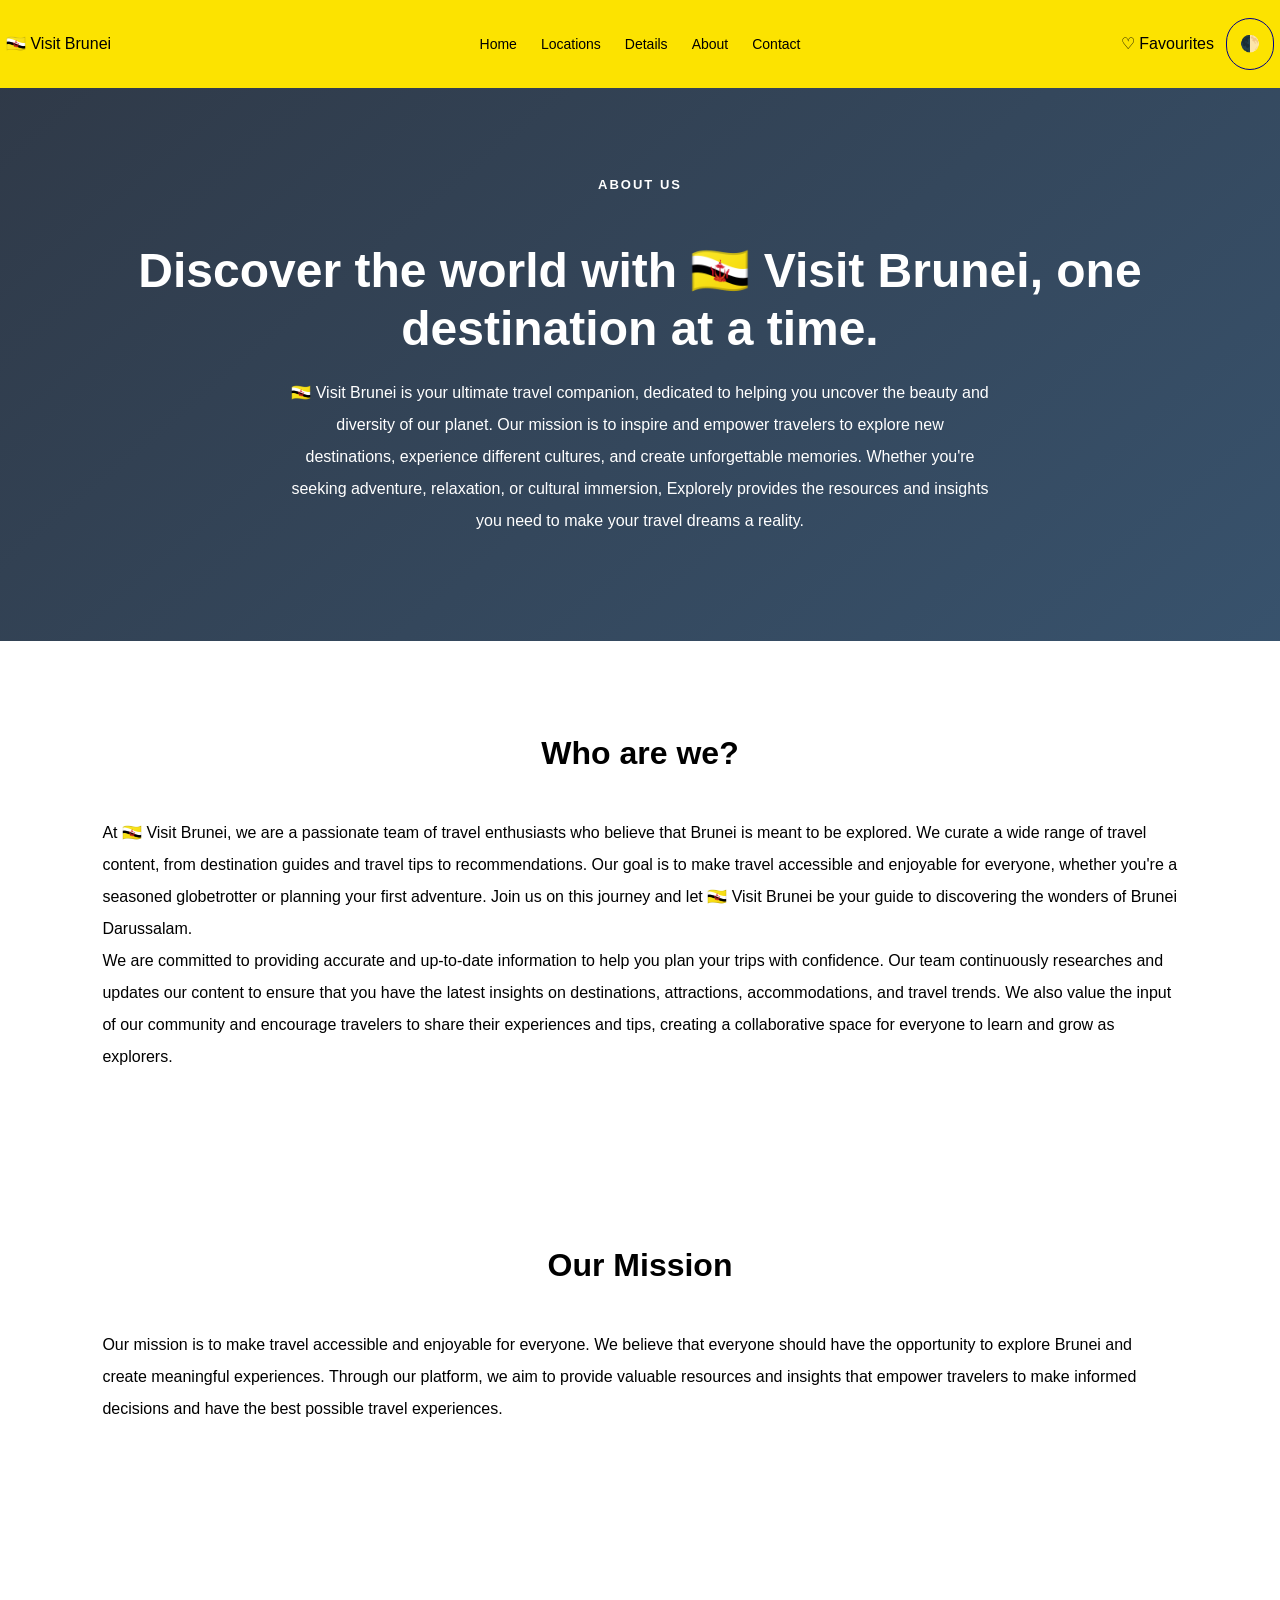
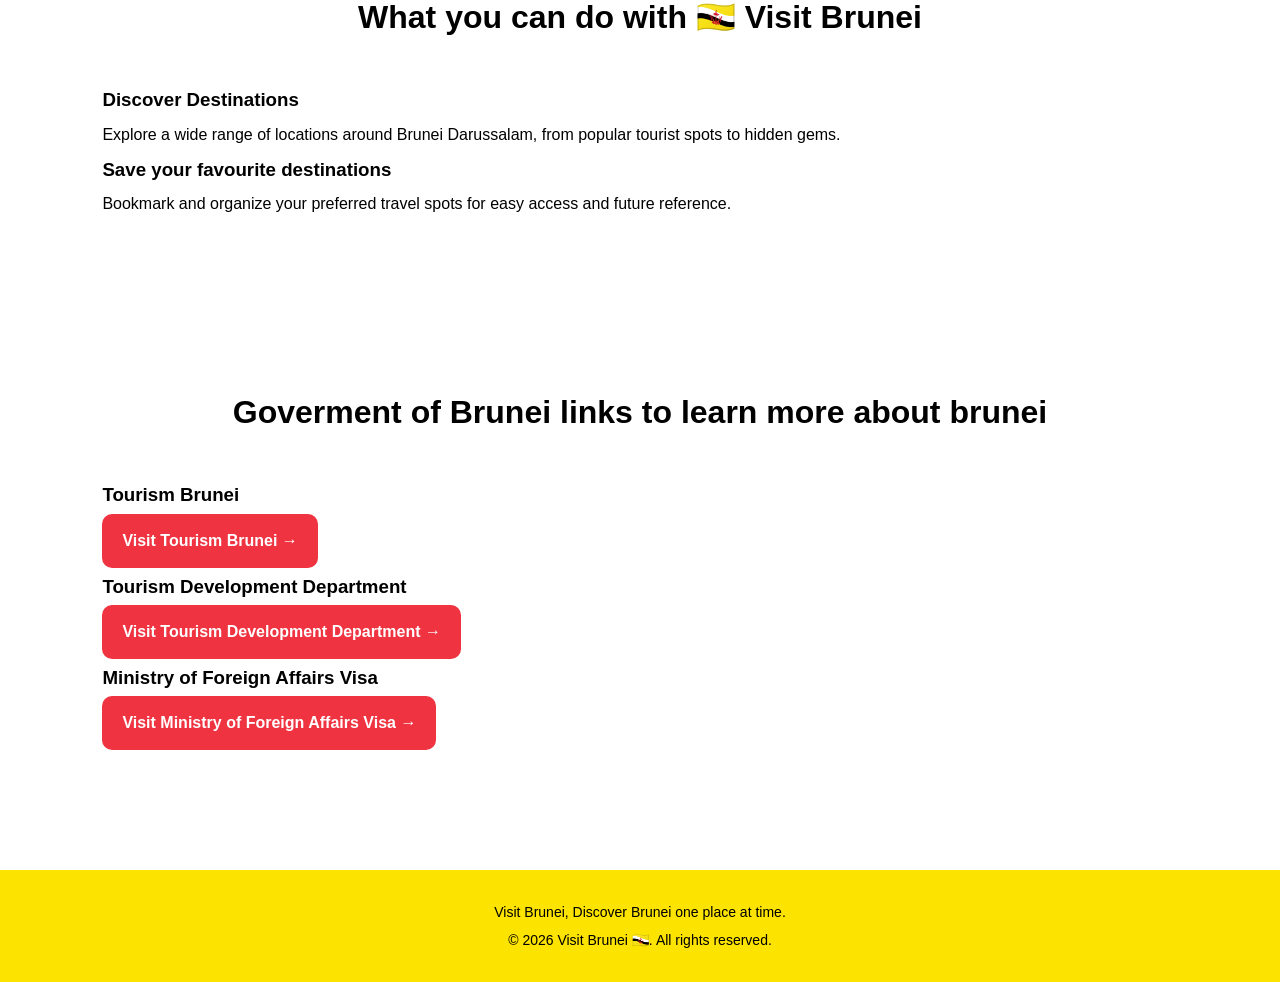
==== about_us.html @ 3bf84382 "working" ====
<!DOCTYPE html>
<html lang="en">
<head>
    <meta charset="UTF-8">
    <meta name="viewport" content="width=device-width, initial-scale=1.0">
    <link rel="stylesheet" href="styles.css">
    <title>Visit Brunei 🇧🇳</title>
</head>
<body>
    <header>
        <nav>
            <a href="index.html" class="logo">🇧🇳 Visit Brunei</a>
            <div class="nav-links">
                <a href="index.html">Home</a>
                <a href="destinations.html">Locations</a>
                <a href="destinationsDetails.html">Details</a>
                <a href="about_us.html">About</a>
                <a href="contact_us.html">Contact</a>
            </div>

            <div class="nav-actions">
                <a href="favourites.html">♡ Favourites</a>
                <button id="themeToggle">🌓</button> 
            </div>
        </nav>
    </header>

    <main>
        <section class="hero">
            <p class="eyebrow">About Us</p>
            <h1>Discover the world with 🇧🇳 Visit Brunei, one destination at a time.</h1>
            <p>
                🇧🇳 Visit Brunei is your ultimate travel companion, dedicated to helping you uncover the beauty and diversity of our planet. Our mission is to inspire and empower travelers to explore new destinations, experience different cultures, and create unforgettable memories. Whether you're seeking adventure, relaxation, or cultural immersion, Explorely provides the resources and insights you need to make your travel dreams a reality.
            </p>
        </section>

        <section class="about-content">
            <div class="section-heading">
                <h2>Who are we?</h2>
            </div>
            <p>
                At 🇧🇳 Visit Brunei, we are a passionate team of travel enthusiasts who believe that Brunei is meant to be explored. We curate a wide range of travel content, from destination guides and travel tips to recommendations. Our goal is to make travel accessible and enjoyable for everyone, whether you're a seasoned globetrotter or planning your first adventure. Join us on this journey and let 🇧🇳 Visit Brunei be your guide to discovering the wonders of Brunei Darussalam.
            </p>
            <p>
                We are committed to providing accurate and up-to-date information to help you plan your trips with confidence. Our team continuously researches and updates our content to ensure that you have the latest insights on destinations, attractions, accommodations, and travel trends. We also value the input of our community and encourage travelers to share their experiences and tips, creating a collaborative space for everyone to learn and grow as explorers.
            </p>
        </section>

        <section class="about-content">
            <div class="section-heading">
                <h2>Our Mission</h2>
            </div>
            <p>
                Our mission is to make travel accessible and enjoyable for everyone. We believe that everyone should have the opportunity to explore Brunei and create meaningful experiences. Through our platform, we aim to provide valuable resources and insights that empower travelers to make informed decisions and have the best possible travel experiences.
            </p>
        </section>

        <section class="about-content">
            <div class="section-heading">
                <h2>What you can do with 🇧🇳 Visit Brunei</h2>
            </div>
            
            <div class="destination-grid">
                <article class="destination-card">
                    <div class="card-content">
                        <h3>Discover Destinations</h3>
                        <p>Explore a wide range of locations around Brunei Darussalam, from popular tourist spots to hidden gems.</p>
                    </div>
                </article>

                <article class="destination-card">
                    <div class="card-content">
                        <h3>Save your favourite destinations</h3>
                        <p>Bookmark and organize your preferred travel spots for easy access and future reference.</p>
                    </div>
                </article>
            </div>
        </section>

        <!--gov links-->
        <section class="about-content">
            <div class="section-heading">
                <h2>Goverment of Brunei links to learn more about brunei</h2>
            </div>
            
            <div class="destination-grid">
                <article class="destination-card">
                    <div class="card-content">
                        <h3>Tourism Brunei</h3>
                        <a href="https://www.bruneitourism.com/" target="_blank" class="btn">Visit Tourism Brunei →</a>
                    </div>
                </article>

                <article class="destination-card">
                    <div class="card-content">
                        <h3>Tourism Development Department</h3>
                        <a href="https://www.tourism.gov.bn/" target="_blank" class="btn">Visit Tourism Development Department →</a>
                    </div>
                </article>

                <article class="destination-card">
                    <div class="card-content">
                        <h3>Ministry of Foreign Affairs Visa</h3>
                        <a href="https://www.mfa.gov.bn/Pages/Visa-Information.aspx/" target="_blank" class="btn">Visit Ministry of Foreign Affairs Visa →</a>
                    </div>
                </article>
            </div>
        </section>
    </main>
    <footer>
        <p>Visit Brunei, Discover Brunei one place at time.</p>
        <p>&copy; 2026 Visit Brunei 🇧🇳. All rights reserved.</p>
    </footer>
    <script src="script.js"></script>
</body>
</html>
---- styles.css ----
/*universal*/
* {
    margin: 0;
    padding: 0;
    box-sizing: border-box;
}

body {
    font-family: Arial, Helvetica, sans-serif;
    background-color: #FFFFFF;
    color: #000000;
    line-height: 2;
}

a {
    color: inherit;
    text-decoration: none;
}

img {
    max-width: 100%;
    display: block;
}

button, input, textarea, select {
    font: inherit;
}

button {
    cursor: pointer;
}

html {
    scroll-behavior: smooth;
}

/*nav*/

header {
    background-color: #FCE300;
    color: #000000;
    padding: 18px 6px;
    display: flex;
    align-items: center;
    gap: 24px;
    justify-content: space-between;
    flex-wrap: wrap;
}

header nav {
    display: grid;
    grid-template-columns: 1fr auto 1fr;
    align-items: center;
    width: 100%;
    gap: 20px;
}

.logo {
    justify-self: start;
    white-space: nowrap;
}

.logo:hover {
    color: #EF3340;
    transition: color 0.5s;
}

.nav-links {
    display: flex;
    align-items: center;
    justify-content: center;
    justify-self: center;
    gap: 24px;
    flex-wrap: wrap;
}


.nav-links a {
    color: #000000;
    font-size: 14px;
    transition: color 0.2s ease;
}

.nav-links a:hover, .nav-links a:focus {
    color: #EF3340;
    transition: color 0.5s ease;
}

.nav-actions {
    display: flex;
    align-items: center;
    gap: 12px;
    justify-self: end;
    justify-content: flex-end;
    white-space: nowrap;
}

.nav-actions:hover {
    color: #EF3340;
    transition: color 0.5s;
}

#themeToggle {
    border: 1px solid darkblue;
    background-color: transparent;
    color: #FFFFFF;
    padding: 9px 13px;
    border-radius: 50px;
    transition: background-color 0.3s ease;
}

#themeToggle:hover {
    background-color: darkblue;
}

/*hero*/
.hero {
    padding: 80px 8%;
    text-align: center;
    color: #FFFFFF;
    background-image: 
    linear-gradient(140deg, rgba(11, 23, 40, 0.85), rgba(21, 52, 83, 0.85)),
    url('https://wallpapers.com/images/hd/travel-background-we1aqvt6zacj99uk.jpg');
    background-size: cover;
    background-position: center;
}

.hero h1 {
    font-size: 48px;
    line-height: 1.2;
    margin: 20px;
}

.hero p {
    max-width: 700px;
    margin: 0 auto 24px;
    color: white;
    font: 16px;
}

.eyebrow {
    display: inline-block;
    color: #EF3340;
    font-size: 13px;
    font-weight: 700;
    letter-spacing: 2px;
    text-transform: uppercase;
    margin-bottom: 14px;
}  

/*sections*/
.popular, .about-content {
    padding: 80px 8%;
}

.section-heading {
    text-align: center;
    margin-bottom: 32px;
}

.section-heading h2 {
    font-size: 32px;
    margin-bottom: 10px;
}

.section-heading p {
    color: #64748b;
    max-width: 650px;
    margin: 0 auto;
}

/*attraction grid*/
.attraction-grid {
    display: grid;
    grid-template-columns: repeat(auto-fit, minmax(250px, 1fr));
    gap: 24px
}

.attraction-card {
    background-color: #FFFFFF;
    border: 1px solid #64748b;
    border-radius: 18px;
    overflow: hidden;
    box-shadow: 0 8px 24px rgba(15, 23, 42, 0.08);
}

.attraction-card img {
    width: 100%;
    height: 220px;
    object-fit: cover;
}

.attraction-card #countryImage {
    width: 100%;
    height: 40%;
    object-fit: cover;
    display: block;
}

.attraction-content {
    padding: 22px;
}

.attraction-content h2, .attraction-content h3 {
    margin-bottom: 10px;
    line-height: 1.3;
}

.attraction-content p {
    color: #64748b;
    margin-bottom: 18px;
}

/*events*/
.events-section {
    padding: 80px 8%;
}

.events-grid {
    display: grid;
    grid-template-columns: repeat(auto-fit, minmax(250px, 1fr));
    gap: 24px;
}

.event-card {
    background-color: #FFFFFF;
    border: 1px solid #000000;
    border-radius: 18px;
    overflow: hidden;
}

.event-card img {
    width: 100%;
    height: 220px;
    object-fit: cover;
}

.event-content {
    padding: 22px;
}

.events-section a {
    margin-top: 22px;
}

/*button*/
.btn {
    display: inline-block;
    border: none;
    border-radius: 10px;
    padding: 11px 20px;
    background-color: #EF3340;
    color: #FFFFFF;
    font-weight: 600;
    text-align: center;
    transition: background-color 0.3s ease, transform 0.2s ease;
}

.form button, .btn:hover {
    background-color: #FCE300;
    transform: translateY(-2px);
}


.btn:focus-visible, a:focus-visible, button:focus-visible, input:focus-visible, textarea:focus-visible {
    outline: 3px solid #64748b;
    outline-offset: 3px;
}

/*search bar*/
#destinationSearch {
    display: block;
    width: 100%;
    max-width: 550px;
    margin: 0 auto 32px;
    padding: 13px 16px;
    border: 1px solid grey;
    border-radius: 12px;
    background-color: #FFFFFF;
    color: #153453;
}

/*contact*/
.form-contact {
    max-width: 650px;
    margin: 0 auto;
    padding: 30px;
    background-color: #FFFFFF;
    border: 1px solid grey;
    border-radius: 18px;
    box-shadow: 0 8px 24px rgba(15, 23, 23, 0.08);
}

.form-contact label {
    display: block;
    margin-bottom: 8px;
    font-weight: 600;
}

.form-contact input, .form-contact textarea, .form-contact select, .form-contact button {
    width: 100%;
    padding: 12px 16px;
    margin-bottom: 20px;
    border: 1px solid gray;
    border-radius: 10px;
    background-color: #FFFFFF;
    color: #153453;
}

.form-contact textarea {
    min-height: 140px;
}

/*footer*/

footer {
    padding: 28px 6%;
    background-color: #FCE300;
    color: #000000;
    text-align: center;
    margin-top: 40px;
}

footer p {
    font-size: 14px;
}

/*dark mode css*/
body.dark-mode {
    background-color: #070d18;
    color: #FFFFFF;
}

/*dark nav*/
body.dark-mode header {
    background-color: #070d18;
    color: #FFFFFF;
}

body.dark-mode .nav-links a {
    color: #cbd5e1;
}

body.dark-mode .nav-links a:hover {
    color: #EF3340;
}

body.dark-mode .nav-actions a {
    color: #cbd5e1;
}

body.dark-mode #themeToggle {
    background-color: #1e293b;
    border-color: #153453;
    color: #FFFFFF;
}

body.dark-mode #themeToggle:hover {
    background-color: #153453;
}

/*main w sections*/
body.dark-mode .popular, body.dark-mode .about-content {
    background-color: #111827;
    color: #FFFFFF;
}

body.dark-mode .section-heading h2, body.dark-mode .attraction-content h2, body.dark-mode .attraction-content h3 {
    color: #FFFFFF;
}

body.dark-mode .section-heading p, body.dark-mode .attraction-content p, body.dark-mode {
    color: #cbd5e1;
}

body.dark-mode .form-contact {
    background-color: #070d18;
}

/*destination card*/
body.dark-mode .attraction-card {
    background-color: #071B2D;
    border-color: 15px solid #EF3340 ;
    outline-color: #EF3340;
    box-shadow: 0 8px 24px rgba(0, 0, 0, alpha);
}

body.dark-mode .attraction-content {
    color: #cbd5e1;
}

/*search bar*/
body.dark-mode #destinationSearch {
    background-color: #1e293b;
    color: #cbd5e1;
    border-color: #334155;
}

body.dark-mode #detinationSearch::placeholder {
    color: #64748b;
}

/*dark contacts*/
body.dark-mode .form-contact {
    color: #1e293b;
    border-color: #334155;

}

body.dark-mode .form-contact label {
    color: #FFFFFF;
}

body.dark-mode .form-contact input, body.dark-mode .form-contact textarea, body.dark-mode .form-contact select {
    background-color: #111827;
    color: #FFFFFF;
    border-color: #EF3340;
}

body.dark-mode .form-contact input::placeholder, body.dark-mode .form-contact textarea::placeholder {
    color: #64748b;
}

/*buttons*/
body.dark-mode .btn {
    background-color: #EF3340;
    color: #FFFFFF;
}

/*footer*/
body.dark-mode footer {
    background-color: #070d18;
    color: #cbd5e1;
}

/*view all*/
body.dark-mode .view-all {
    color: #EF3340;
}

/*highlighting/ more accesibility program css*/
body.dark-mode a:focus-visible, body.dark-mode button:focus-visible, body.dark-mode input:focus-visible, body.dark-mode textarea:focus-visible {
    outline-color: #EF3340;
}

/*adjustments*/
body.dark-mode .event-content h3, body.dark-mode .event-content p {
    color: #000000;
}

/*============================================================*/

/*dynamic webpage*/

@media (max-width: 768px) {
    
    header {
        justify-content: 768px;
        text-align: center;
        padding: 18px 5%;
    }

    header nav {
        grid-template-columns: 1fr;
        justify-items: center;
        gap: 16px;
    }

    .nav-links {
        gap: 10px 14px;
        flex-wrap: wrap;
    }

    .nav-actions {
        justify-content: center;
    }

    .hero {
        padding: 60px 6%;
    }

    .hero h1 {
        font-size: 36px;
    }

    .popular, .about-content{
        padding: 42px 6%;
    }

    .section-heading h2 {
        font-size: 28px;
    }

    .attraction-grid {
        grid-template-columns: repeat(auto-fit, min-max(220px, 1fr));
    }

    .form-contact {
        padding: 22px;
    }
}

@media (max-width: 480px) {
    
    .nav-links {
        gap: 10px 16px;
    }

    .hero h1 {
        font-size: 30;
    }

    .attraction-grid {
         grid-template-columns: 1fr;
    }

    .attraction-card img {
        height: 200px;
    }
}
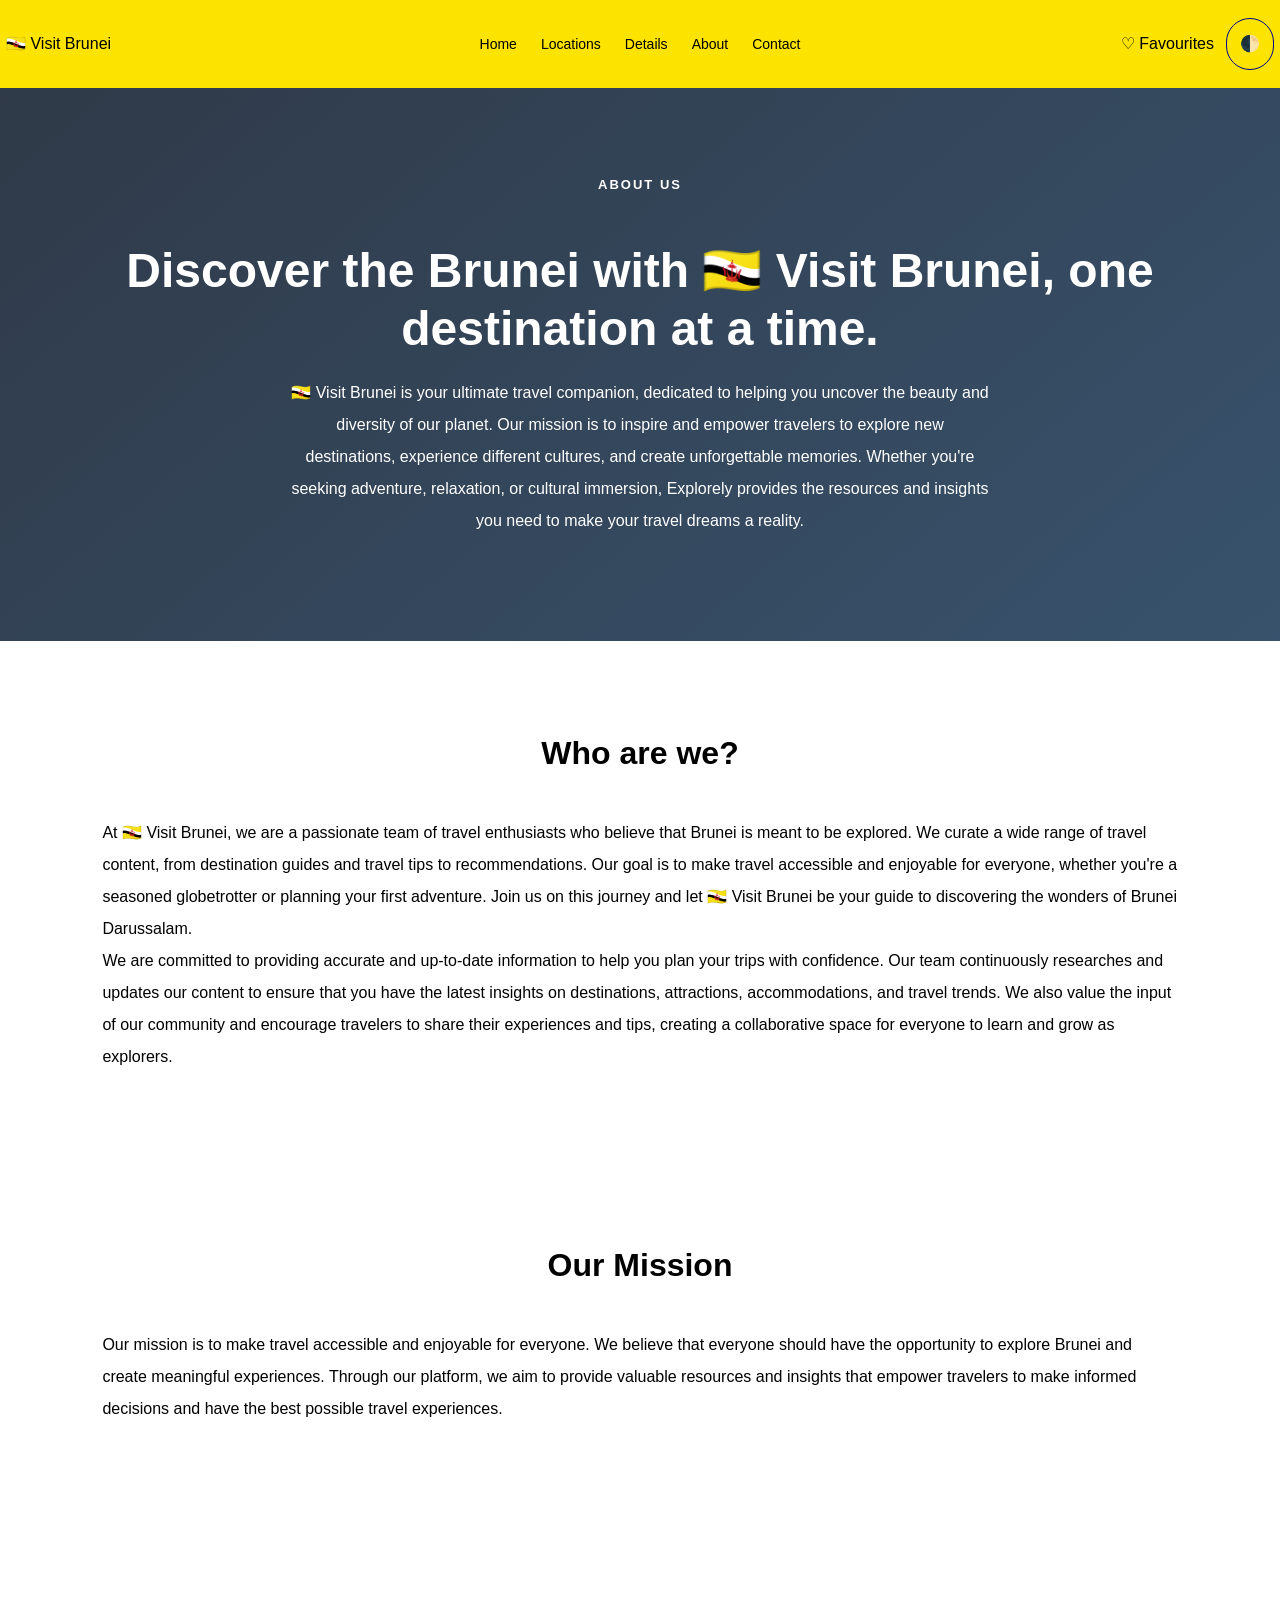
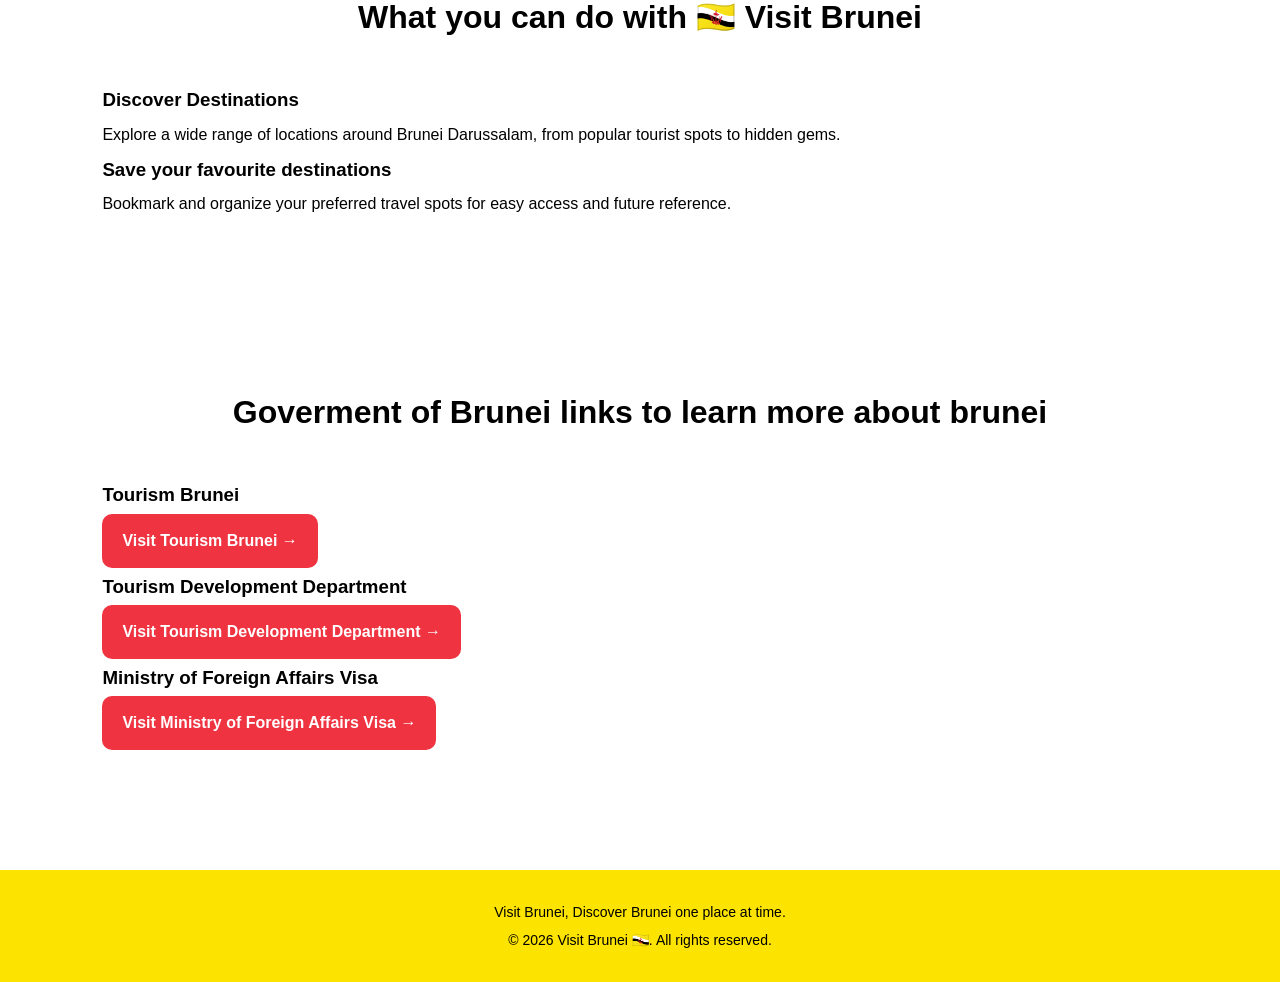
==== commit d492d50f: "Changed the text in the about_us.html file" ====
--- a/about_us.html
+++ b/about_us.html
@@ -28,7 +28,7 @@
     <main>
         <section class="hero">
             <p class="eyebrow">About Us</p>
-            <h1>Discover the world with 🇧🇳 Visit Brunei, one destination at a time.</h1>
+            <h1>Discover the Brunei with 🇧🇳 Visit Brunei, one destination at a time.</h1>
             <p>
                 🇧🇳 Visit Brunei is your ultimate travel companion, dedicated to helping you uncover the beauty and diversity of our planet. Our mission is to inspire and empower travelers to explore new destinations, experience different cultures, and create unforgettable memories. Whether you're seeking adventure, relaxation, or cultural immersion, Explorely provides the resources and insights you need to make your travel dreams a reality.
             </p>
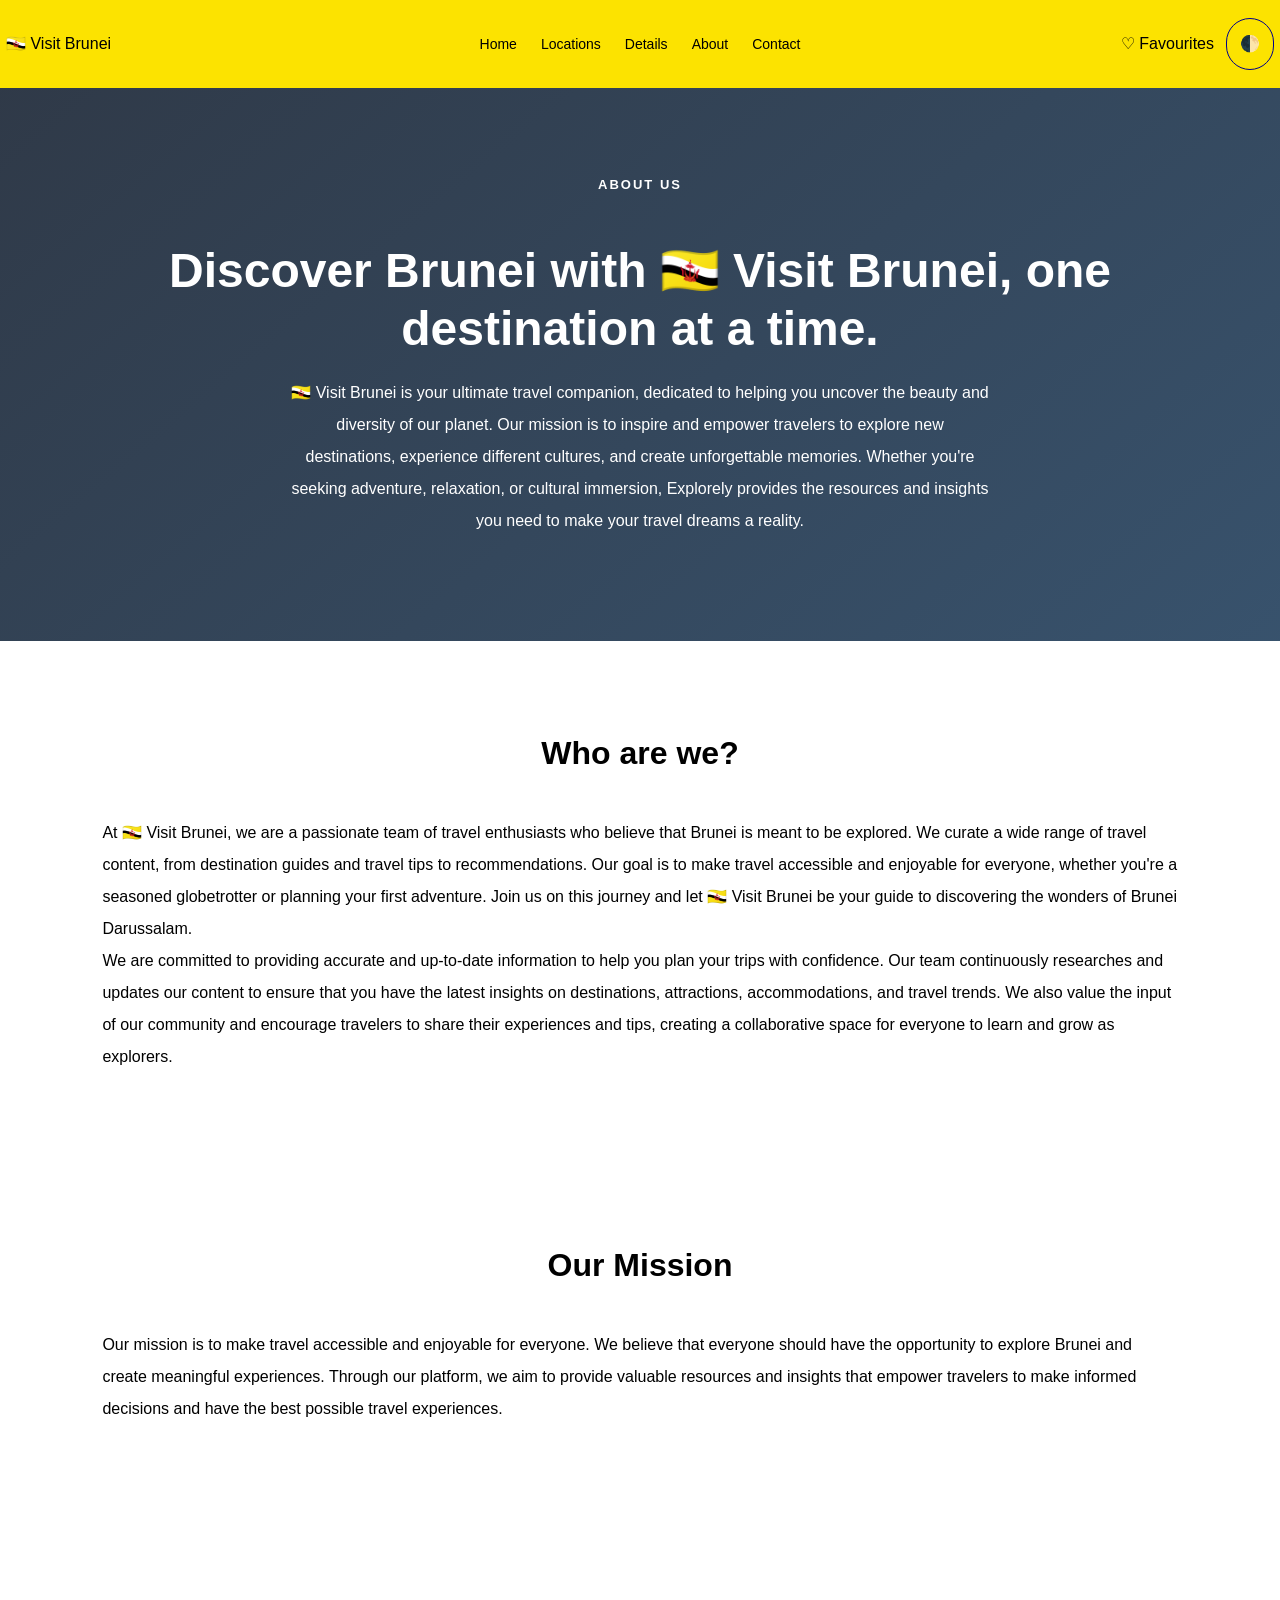
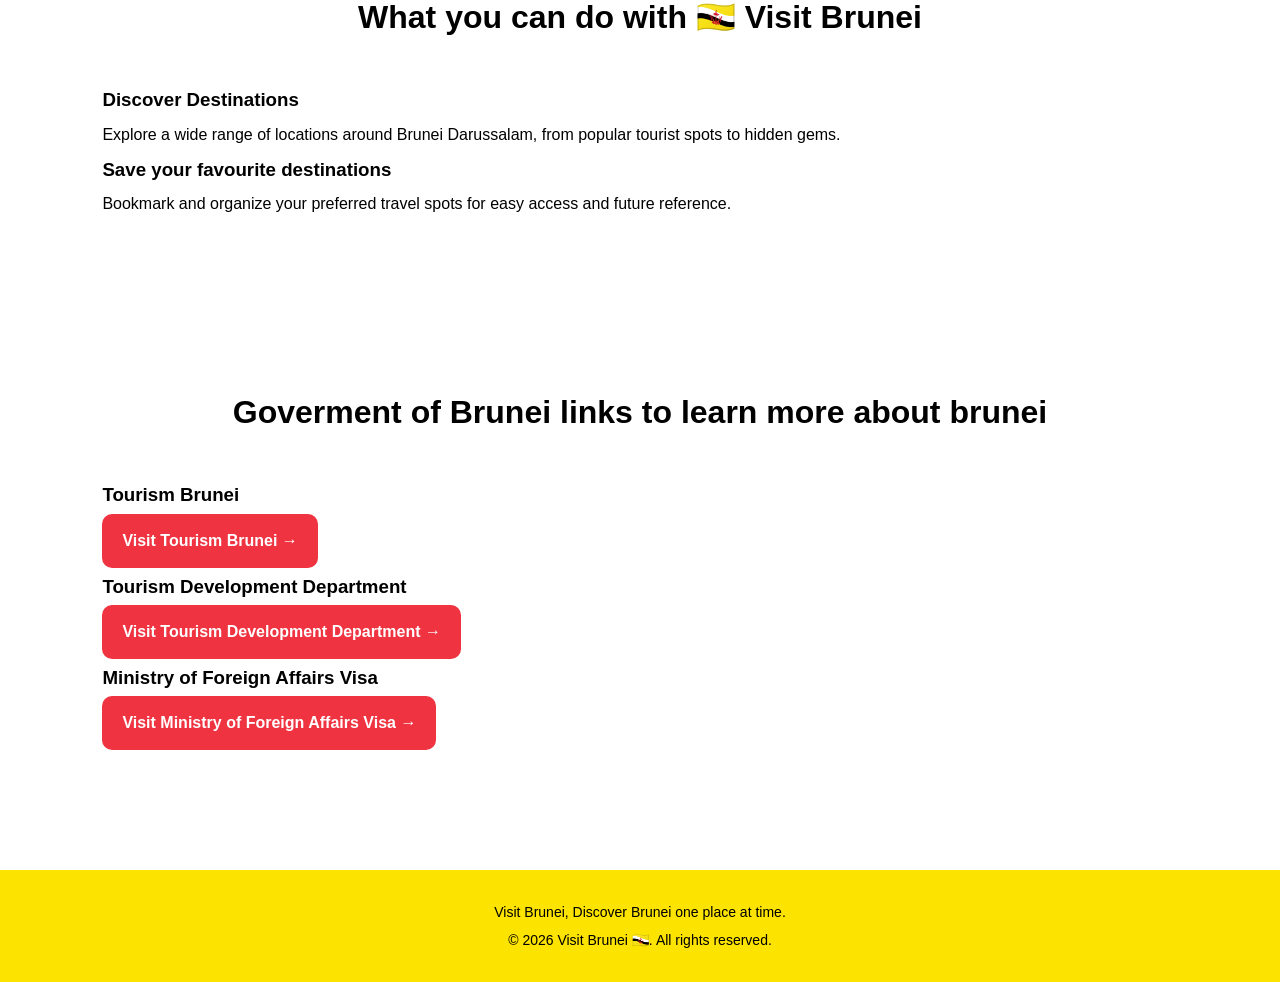
==== commit 22651489: "changed color in dark mode for event content list items to black for better visibility" ====
--- a/about_us.html
+++ b/about_us.html
@@ -28,7 +28,7 @@
     <main>
         <section class="hero">
             <p class="eyebrow">About Us</p>
-            <h1>Discover the Brunei with 🇧🇳 Visit Brunei, one destination at a time.</h1>
+            <h1>Discover Brunei with 🇧🇳 Visit Brunei, one destination at a time.</h1>
             <p>
                 🇧🇳 Visit Brunei is your ultimate travel companion, dedicated to helping you uncover the beauty and diversity of our planet. Our mission is to inspire and empower travelers to explore new destinations, experience different cultures, and create unforgettable memories. Whether you're seeking adventure, relaxation, or cultural immersion, Explorely provides the resources and insights you need to make your travel dreams a reality.
             </p>
--- a/styles.css
+++ b/styles.css
@@ -448,6 +448,10 @@
     color: #000000;
 }
 
+body.dark-mode .event-content li {
+    color: #000000;
+}
+
 /*============================================================*/
 
 /*dynamic webpage*/
